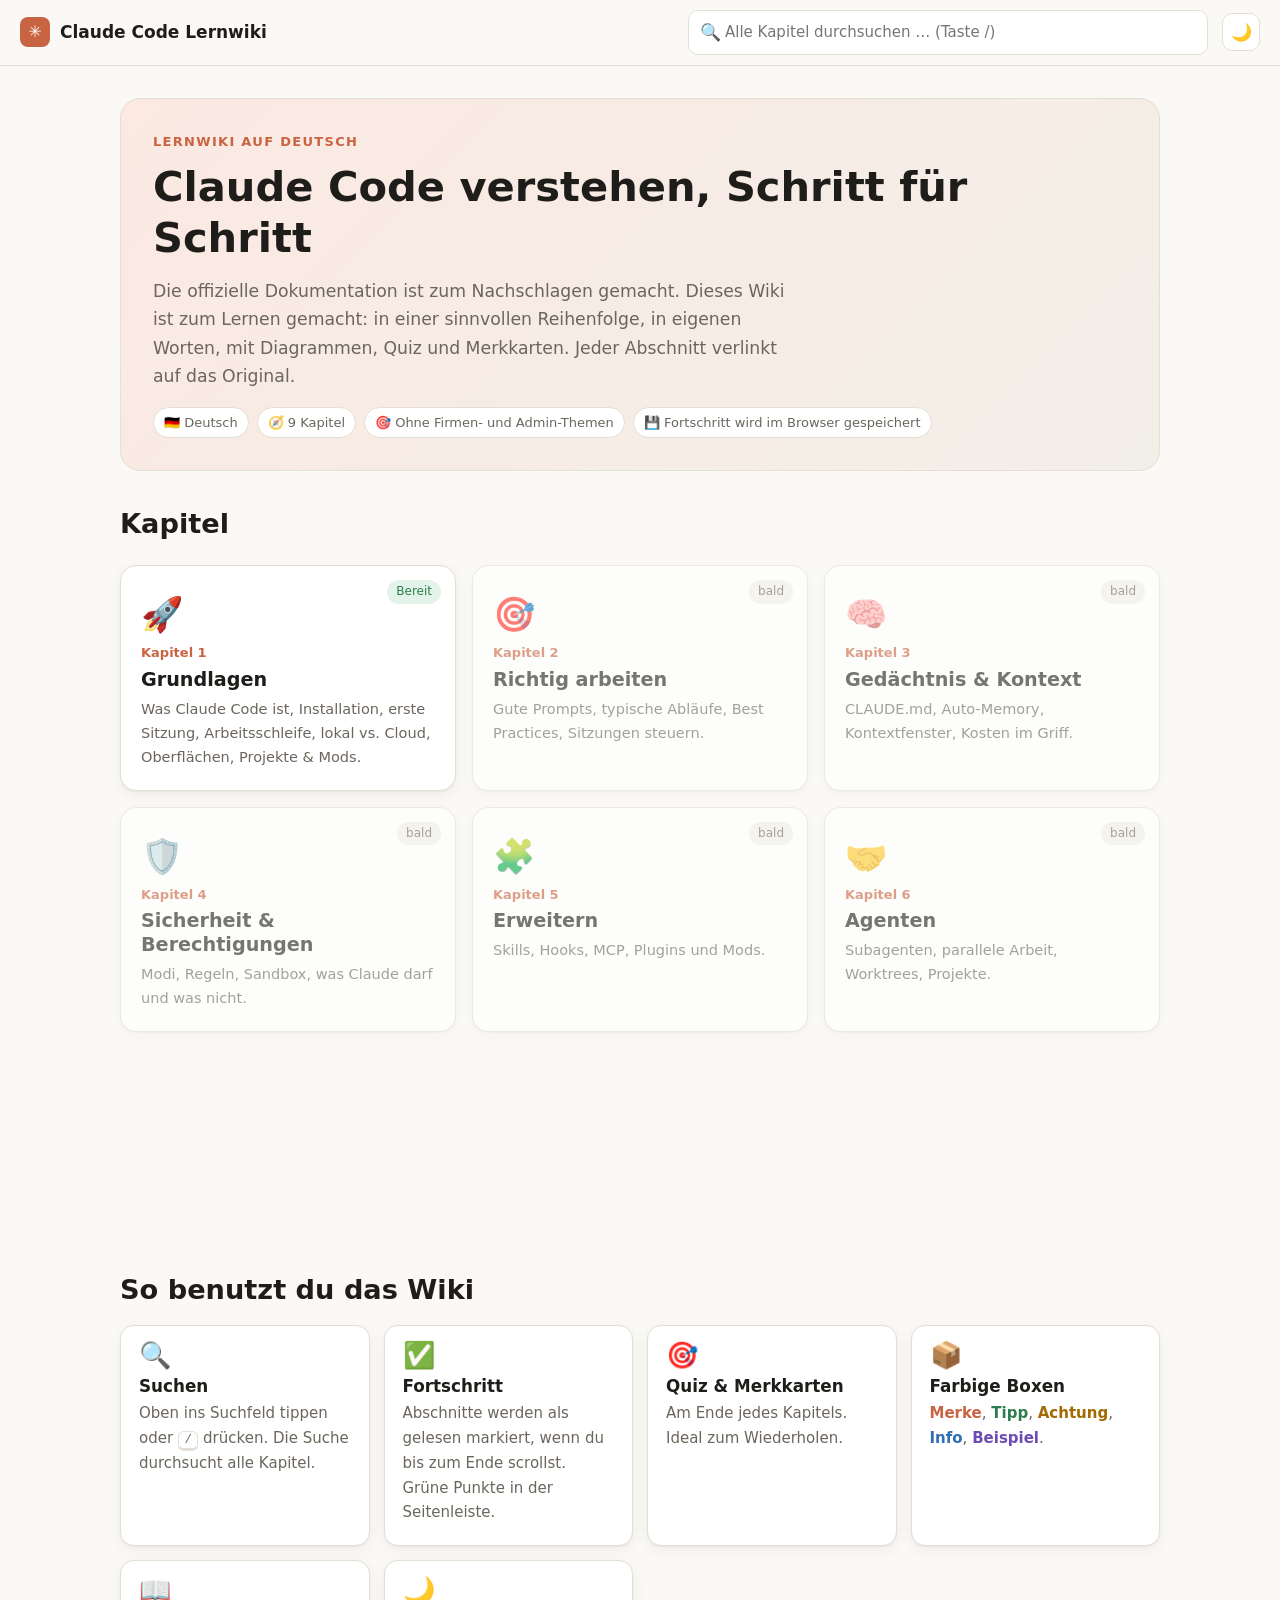
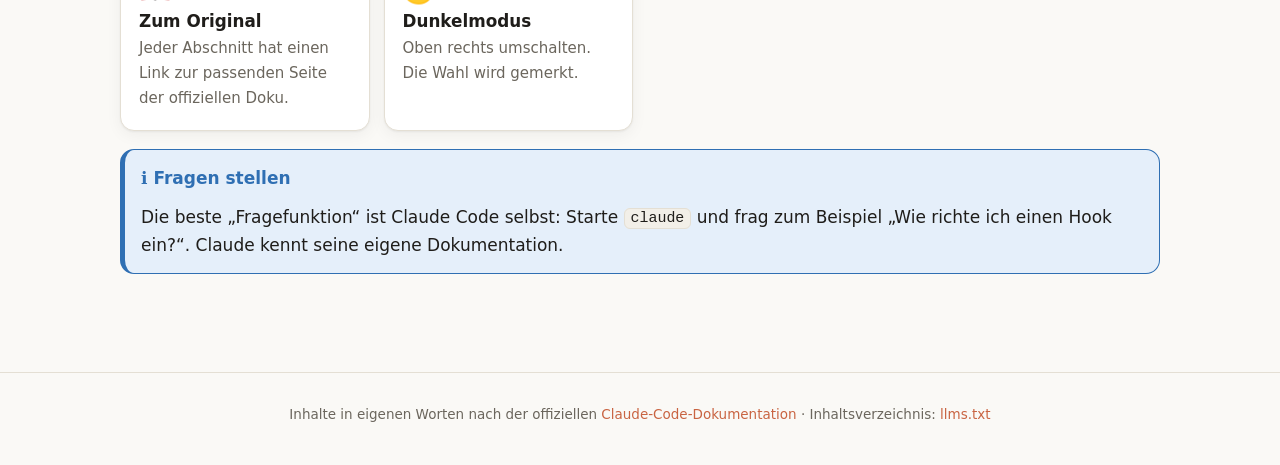
==== index.html @ b285b8fd "feat: lernseite mit kapitel 1 veröffentlichen Co-Authored-By: Claude Opus 5.5 <noreply@anthropic.com" ====
<!DOCTYPE html>
<html lang="de">
<head>
<meta charset="utf-8">
<meta name="viewport" content="width=device-width, initial-scale=1">
<title>Claude Code Lernwiki</title>
<meta name="description" content="Claude Code Schritt für Schritt lernen, auf Deutsch, mit Diagrammen, Quiz und Merkkarten.">
<link rel="stylesheet" href="assets/style.css">
<script>try{var t=JSON.parse(localStorage.getItem("ccwiki:theme"));if(t)document.documentElement.setAttribute("data-theme",t);}catch(e){}</script>
</head>
<body data-page="start">

<header class="topbar">
  <a class="brand" href="index.html"><span class="logo">✳</span><span class="txt">Claude Code Lernwiki</span></a>
  <div class="search-wrap">
    <span class="icon">🔍</span>
    <input id="search" type="search" placeholder="Alle Kapitel durchsuchen … (Taste /)" autocomplete="off" aria-label="Suchen">
    <div class="search-results" id="search-results"></div>
  </div>
  <button class="icon-btn" id="theme-toggle" aria-label="Hell/Dunkel umschalten">🌙</button>
</header>

<main>
<div class="content" style="max-width:1040px">

  <div class="hero">
    <div class="kicker">Lernwiki auf Deutsch</div>
    <h1>Claude Code verstehen, Schritt für Schritt</h1>
    <p>Die offizielle Dokumentation ist zum Nachschlagen gemacht. Dieses Wiki ist zum Lernen gemacht: in einer sinnvollen Reihenfolge, in eigenen Worten, mit Diagrammen, Quiz und Merkkarten. Jeder Abschnitt verlinkt auf das Original.</p>
    <div class="meta">
      <span class="chip">🇩🇪 Deutsch</span>
      <span class="chip">🧭 9 Kapitel</span>
      <span class="chip">🎯 Ohne Firmen- und Admin-Themen</span>
      <span class="chip">💾 Fortschritt wird im Browser gespeichert</span>
    </div>
  </div>

  <h2>Kapitel</h2>
  <div class="chapters">
    <a class="chapter-card" href="kapitel-1.html">
      <span class="status ready" data-progress-of="kapitel-1">Bereit</span>
      <div class="big">🚀</div><div class="n">Kapitel 1</div><h3>Grundlagen</h3>
      <p>Was Claude Code ist, Installation, erste Sitzung, Arbeitsschleife, lokal vs. Cloud, Oberflächen, Projekte &amp; Mods.</p>
    </a>
    <div class="chapter-card soon"><span class="status">bald</span><div class="big">🎯</div><div class="n">Kapitel 2</div><h3>Richtig arbeiten</h3><p>Gute Prompts, typische Abläufe, Best Practices, Sitzungen steuern.</p></div>
    <div class="chapter-card soon"><span class="status">bald</span><div class="big">🧠</div><div class="n">Kapitel 3</div><h3>Gedächtnis &amp; Kontext</h3><p>CLAUDE.md, Auto-Memory, Kontextfenster, Kosten im Griff.</p></div>
    <div class="chapter-card soon"><span class="status">bald</span><div class="big">🛡️</div><div class="n">Kapitel 4</div><h3>Sicherheit &amp; Berechtigungen</h3><p>Modi, Regeln, Sandbox, was Claude darf und was nicht.</p></div>
    <div class="chapter-card soon"><span class="status">bald</span><div class="big">🧩</div><div class="n">Kapitel 5</div><h3>Erweitern</h3><p>Skills, Hooks, MCP, Plugins und Mods.</p></div>
    <div class="chapter-card soon"><span class="status">bald</span><div class="big">🤝</div><div class="n">Kapitel 6</div><h3>Agenten</h3><p>Subagenten, parallele Arbeit, Worktrees, Projekte.</p></div>
    <div class="chapter-card soon"><span class="status">bald</span><div class="big">⏰</div><div class="n">Kapitel 7</div><h3>Automatisieren</h3><p>Geplante Aufgaben, Skripte mit <code>claude -p</code>, GitHub.</p></div>
    <div class="chapter-card soon"><span class="status">bald</span><div class="big">🖥️</div><div class="n">Kapitel 8</div><h3>Oberflächen</h3><p>VS Code, Desktop-App, Web, Handy, Chrome.</p></div>
    <div class="chapter-card soon"><span class="status">bald</span><div class="big">📚</div><div class="n">Kapitel 9</div><h3>Nachschlagen</h3><p>Befehle, Tastenkürzel, Einstellungen, Fehlerhilfe.</p></div>
  </div>

  <h2>So benutzt du das Wiki</h2>
  <div class="grid c3">
    <div class="card"><div class="emoji">🔍</div><h4>Suchen</h4><p>Oben ins Suchfeld tippen oder <kbd>/</kbd> drücken. Die Suche durchsucht alle Kapitel.</p></div>
    <div class="card"><div class="emoji">✅</div><h4>Fortschritt</h4><p>Abschnitte werden als gelesen markiert, wenn du bis zum Ende scrollst. Grüne Punkte in der Seitenleiste.</p></div>
    <div class="card"><div class="emoji">🎯</div><h4>Quiz &amp; Merkkarten</h4><p>Am Ende jedes Kapitels. Ideal zum Wiederholen.</p></div>
    <div class="card"><div class="emoji">📦</div><h4>Farbige Boxen</h4><p><b style="color:var(--accent)">Merke</b>, <b style="color:var(--green)">Tipp</b>, <b style="color:var(--yellow)">Achtung</b>, <b style="color:var(--blue)">Info</b>, <b style="color:var(--violet)">Beispiel</b>.</p></div>
    <div class="card"><div class="emoji">📖</div><h4>Zum Original</h4><p>Jeder Abschnitt hat einen Link zur passenden Seite der offiziellen Doku.</p></div>
    <div class="card"><div class="emoji">🌙</div><h4>Dunkelmodus</h4><p>Oben rechts umschalten. Die Wahl wird gemerkt.</p></div>
  </div>

  <div class="box info"><div class="box-title">ℹ️ Fragen stellen</div>
    <p>Die beste „Fragefunktion“ ist Claude Code selbst: Starte <code>claude</code> und frag zum Beispiel „Wie richte ich einen Hook ein?“. Claude kennt seine eigene Dokumentation.</p>
  </div>
</div>
</main>

<footer>
  Inhalte in eigenen Worten nach der offiziellen <a href="https://code.claude.com/docs/de/overview" target="_blank" rel="noopener">Claude-Code-Dokumentation</a> · Inhaltsverzeichnis: <a href="https://code.claude.com/docs/llms.txt" target="_blank" rel="noopener">llms.txt</a>
</footer>

<script src="assets/search-index.js"></script>
<script src="assets/app.js"></script>
</body>
</html>
---- assets/style.css ----
/* =========================================================
   Claude Code Lernwiki – gemeinsamer Stil für alle Kapitel
   ========================================================= */

:root {
  --bg: #faf9f6;
  --bg-soft: #f2efe8;
  --card: #ffffff;
  --text: #1f1d1a;
  --muted: #6b665d;
  --line: #e4dfd4;
  --accent: #c96442;        /* Claude-Orange */
  --accent-soft: #fbe9e2;
  --blue: #2f6fb3;   --blue-soft: #e5effa;
  --green: #2e7d4f;  --green-soft: #e3f3e9;
  --yellow: #a26a00; --yellow-soft: #fdf3dc;
  --red: #b3372f;    --red-soft: #fbe5e3;
  --violet: #6d4bb5; --violet-soft: #eee8fa;
  --code-bg: #1e1c19;
  --code-text: #f3efe6;
  --shadow: 0 1px 2px rgba(0,0,0,.05), 0 4px 16px rgba(0,0,0,.05);
  --radius: 14px;
  --sidebar: 280px;
  --font: "Inter", system-ui, -apple-system, "Segoe UI", Roboto, sans-serif;
  --mono: "JetBrains Mono", ui-monospace, "Cascadia Code", Consolas, monospace;
}

[data-theme="dark"] {
  --bg: #171614;
  --bg-soft: #201e1b;
  --card: #23211e;
  --text: #ece8e1;
  --muted: #a39d92;
  --line: #36332e;
  --accent: #e07a55;
  --accent-soft: #3a2820;
  --blue: #7fb0e8;   --blue-soft: #1d2a3a;
  --green: #79c795;  --green-soft: #1b2e23;
  --yellow: #e6b85c; --yellow-soft: #33291a;
  --red: #ec8a82;    --red-soft: #3a201e;
  --violet: #b59cf0; --violet-soft: #2a2238;
  --code-bg: #0f0e0d;
  --shadow: 0 1px 2px rgba(0,0,0,.3), 0 4px 16px rgba(0,0,0,.25);
}

* { box-sizing: border-box; }
html { scroll-behavior: smooth; scroll-padding-top: 80px; }
body {
  margin: 0; background: var(--bg); color: var(--text);
  font-family: var(--font); font-size: 17px; line-height: 1.65;
  -webkit-font-smoothing: antialiased;
}
a { color: var(--accent); text-decoration: none; }
a:hover { text-decoration: underline; }
code { font-family: var(--mono); font-size: .88em; background: var(--bg-soft); border: 1px solid var(--line); padding: .1em .4em; border-radius: 6px; }
kbd { font-family: var(--mono); font-size: .82em; background: var(--card); border: 1px solid var(--line); border-bottom-width: 3px; padding: .1em .45em; border-radius: 6px; white-space: nowrap; }
h1, h2, h3, h4 { line-height: 1.25; }
h2 { font-size: 1.7rem; margin: 0 0 .4em; }
h3 { font-size: 1.2rem; margin: 1.6em 0 .5em; }
p { margin: .6em 0; }
ul, ol { padding-left: 1.3em; }
li { margin: .25em 0; }

/* ---------- Kopfzeile ---------- */
.topbar {
  position: sticky; top: 0; z-index: 50;
  display: flex; align-items: center; gap: 14px;
  padding: 10px 20px; background: color-mix(in srgb, var(--bg) 88%, transparent);
  backdrop-filter: blur(10px); border-bottom: 1px solid var(--line);
}
.brand { display: flex; align-items: center; gap: 10px; font-weight: 700; color: var(--text); white-space: nowrap; }
.brand:hover { text-decoration: none; }
.brand .logo { width: 30px; height: 30px; border-radius: 8px; background: var(--accent); color: #fff; display: grid; place-items: center; font-size: 16px; }
.search-wrap { position: relative; flex: 1; max-width: 520px; margin-left: auto; }
.search-wrap input {
  width: 100%; padding: 9px 14px 9px 36px; font: inherit; font-size: 15px;
  background: var(--card); color: var(--text); border: 1px solid var(--line); border-radius: 10px; outline: none;
}
.search-wrap input:focus { border-color: var(--accent); box-shadow: 0 0 0 3px var(--accent-soft); }
.search-wrap .icon { position: absolute; left: 12px; top: 50%; transform: translateY(-50%); color: var(--muted); pointer-events: none; }
.search-results {
  position: absolute; top: calc(100% + 6px); left: 0; right: 0; max-height: 60vh; overflow: auto;
  background: var(--card); border: 1px solid var(--line); border-radius: 12px; box-shadow: var(--shadow); display: none;
}
.search-results.open { display: block; }
.search-results a { display: block; padding: 10px 14px; color: var(--text); border-bottom: 1px solid var(--line); }
.search-results a:last-child { border-bottom: 0; }
.search-results a:hover, .search-results a.active { background: var(--accent-soft); text-decoration: none; }
.search-results .r-title { font-weight: 600; }
.search-results .r-chap { font-size: 12px; color: var(--muted); }
.search-results .r-snip { font-size: 13px; color: var(--muted); }
.search-results mark { background: var(--yellow-soft); color: inherit; padding: 0 2px; border-radius: 3px; }
.search-results .empty { padding: 14px; color: var(--muted); font-size: 14px; }
.icon-btn {
  background: var(--card); border: 1px solid var(--line); color: var(--text); border-radius: 10px;
  width: 38px; height: 38px; display: grid; place-items: center; cursor: pointer; font-size: 17px; flex: none;
}
.icon-btn:hover { border-color: var(--accent); }
.menu-btn { display: none; }

/* ---------- Layout ---------- */
.layout { display: grid; grid-template-columns: var(--sidebar) minmax(0, 1fr); }
.sidebar {
  position: sticky; top: 59px; align-self: start; height: calc(100vh - 59px); overflow-y: auto;
  padding: 24px 14px 40px 18px; border-right: 1px solid var(--line); font-size: 14.5px;
  background: var(--bg-soft);
  scrollbar-width: thin; scrollbar-color: var(--line) transparent;
}
.sidebar::-webkit-scrollbar { width: 8px; }
.sidebar::-webkit-scrollbar-track { background: transparent; }
.sidebar::-webkit-scrollbar-thumb { background: var(--line); border-radius: 99px; }
.sidebar::-webkit-scrollbar-thumb:hover { background: var(--muted); }
html { scrollbar-color: var(--line) var(--bg); }
[data-theme="dark"] { color-scheme: dark; }
.sidebar a:hover { background: var(--card); }
.sidebar h4 { font-size: 11.5px; text-transform: uppercase; letter-spacing: .08em; color: var(--muted); margin: 18px 8px 6px; }
.sidebar h4:first-child { margin-top: 0; }
.sidebar a { display: flex; align-items: center; gap: 8px; padding: 6px 10px; border-radius: 8px; color: var(--text); }
.sidebar a:hover { background: var(--card); text-decoration: none; }
.sidebar a.current { background: var(--accent-soft); color: var(--accent); font-weight: 600; }
.sidebar a.disabled { color: var(--muted); pointer-events: none; opacity: .65; }
.sidebar .toc a { padding-left: 14px; font-size: 14px; }
.sidebar .toc a .dot { width: 8px; height: 8px; border-radius: 50%; border: 2px solid var(--line); flex: none; }
.sidebar .toc a.read .dot { background: var(--green); border-color: var(--green); }
.sidebar .toc a.active { color: var(--accent); font-weight: 600; }
.progress { margin: 4px 8px 16px; }
.progress .bar { height: 8px; background: var(--bg-soft); border-radius: 99px; overflow: hidden; border: 1px solid var(--line); }
.progress .bar span { display: block; height: 100%; width: 0; background: linear-gradient(90deg, var(--accent), #e9a27f); transition: width .4s; }
.progress small { color: var(--muted); font-size: 12.5px; }

main { padding: 32px clamp(16px, 4vw, 56px) 80px; min-width: 0; }
.content { max-width: 860px; margin: 0 auto; }

/* ---------- Hero ---------- */
.hero {
  background: linear-gradient(135deg, var(--accent-soft), var(--bg-soft));
  border: 1px solid var(--line); border-radius: 20px; padding: 32px; margin-bottom: 36px; position: relative; overflow: hidden;
}
.hero .kicker { font-size: 13px; font-weight: 700; letter-spacing: .1em; text-transform: uppercase; color: var(--accent); }
.hero h1 { font-size: clamp(1.9rem, 4vw, 2.6rem); margin: .2em 0 .3em; }
.hero p { font-size: 1.08rem; color: var(--muted); max-width: 640px; }
.hero .meta { display: flex; flex-wrap: wrap; gap: 8px; margin-top: 16px; }
.chip { display: inline-flex; align-items: center; gap: 6px; font-size: 13px; padding: 4px 10px; border-radius: 99px; background: var(--card); border: 1px solid var(--line); color: var(--muted); }

/* ---------- Abschnitte ---------- */
section.lesson { padding: 8px 0 28px; margin-bottom: 28px; border-bottom: 1px dashed var(--line); }
section.lesson:last-of-type { border-bottom: 0; }
.sec-head { display: flex; align-items: center; gap: 12px; margin-bottom: 6px; }
.sec-num { flex: none; width: 36px; height: 36px; border-radius: 10px; background: var(--accent); color: #fff; display: grid; place-items: center; font-weight: 700; }
.sec-head h2 { margin: 0; }
.lead { font-size: 1.08rem; color: var(--muted); }
.source { display: inline-flex; align-items: center; gap: 6px; font-size: 13.5px; margin-top: 10px; padding: 5px 11px; border: 1px solid var(--line); border-radius: 99px; background: var(--card); color: var(--muted); }
.source:hover { border-color: var(--accent); color: var(--accent); text-decoration: none; }
.mark-read { margin-top: 14px; font: inherit; font-size: 14px; padding: 7px 14px; border-radius: 10px; border: 1px solid var(--line); background: var(--card); color: var(--text); cursor: pointer; }
.mark-read.done { background: var(--green-soft); border-color: var(--green); color: var(--green); }

/* ---------- Boxen ---------- */
.box { border-radius: var(--radius); padding: 14px 18px 14px 16px; margin: 18px 0; border: 1px solid; border-left-width: 5px; }
.box .box-title { font-weight: 700; display: flex; align-items: center; gap: 8px; margin-bottom: 2px; }
.box p:last-child, .box ul:last-child { margin-bottom: 0; }
.box.merke   { background: var(--accent-soft); border-color: var(--accent); }
.box.tipp    { background: var(--green-soft);  border-color: var(--green); }
.box.achtung { background: var(--yellow-soft); border-color: var(--yellow); }
.box.info    { background: var(--blue-soft);   border-color: var(--blue); }
.box.beispiel{ background: var(--violet-soft); border-color: var(--violet); }
.box.merke .box-title { color: var(--accent); }
.box.tipp .box-title { color: var(--green); }
.box.achtung .box-title { color: var(--yellow); }
.box.info .box-title { color: var(--blue); }
.box.beispiel .box-title { color: var(--violet); }

/* ---------- Karten-Raster ---------- */
.grid { display: grid; gap: 14px; margin: 18px 0; }
.grid.c2 { grid-template-columns: repeat(auto-fit, minmax(240px, 1fr)); }
.grid.c3 { grid-template-columns: repeat(auto-fit, minmax(200px, 1fr)); }
.card { background: var(--card); border: 1px solid var(--line); border-radius: var(--radius); padding: 16px 18px; box-shadow: var(--shadow); }
.card .emoji { font-size: 26px; line-height: 1; }
.card h4 { margin: 8px 0 4px; font-size: 1.05rem; }
.card p { margin: 4px 0; font-size: 15px; color: var(--muted); }
.card .tag { display: inline-block; font-size: 12px; padding: 2px 8px; border-radius: 99px; background: var(--bg-soft); color: var(--muted); margin-top: 6px; }
a.card { color: inherit; transition: transform .15s, border-color .15s; }
a.card:hover { transform: translateY(-2px); border-color: var(--accent); text-decoration: none; }

/* ---------- Tabellen ---------- */
.table-wrap { overflow-x: auto; margin: 16px 0; border: 1px solid var(--line); border-radius: var(--radius); background: var(--card); }
table { border-collapse: collapse; width: 100%; font-size: 15px; }
th, td { text-align: left; padding: 10px 14px; border-bottom: 1px solid var(--line); vertical-align: top; }
th { background: var(--bg-soft); font-size: 13px; text-transform: uppercase; letter-spacing: .04em; color: var(--muted); }
tr:last-child td { border-bottom: 0; }

/* ---------- Code ---------- */
.code { position: relative; margin: 14px 0; }
.code .label { position: absolute; top: 0; left: 14px; transform: translateY(-50%); font-size: 11.5px; background: var(--accent); color: #fff; padding: 1px 8px; border-radius: 6px; font-family: var(--font); }
.code pre { margin: 0; background: var(--code-bg); color: var(--code-text); padding: 18px 16px 14px; border-radius: 12px; overflow-x: auto; font-family: var(--mono); font-size: 14px; line-height: 1.55; }
.code pre .c { color: #8f897d; }
.code pre .p { color: #e9a27f; user-select: none; }
.copy-btn { position: absolute; top: 8px; right: 8px; font: inherit; font-size: 12px; padding: 4px 9px; border-radius: 7px; border: 1px solid #44403a; background: #2c2a26; color: #ddd6c9; cursor: pointer; opacity: .85; }
.copy-btn:hover { opacity: 1; }
.copy-btn.ok { background: var(--green); border-color: var(--green); color: #fff; }

/* ---------- Tabs ---------- */
.tabs { margin: 18px 0; border: 1px solid var(--line); border-radius: var(--radius); background: var(--card); overflow: hidden; }
.tab-list { display: flex; flex-wrap: wrap; gap: 2px; background: var(--bg-soft); padding: 6px; border-bottom: 1px solid var(--line); }
.tab-list button { font: inherit; font-size: 14px; padding: 7px 12px; border: 0; border-radius: 8px; background: transparent; color: var(--muted); cursor: pointer; }
.tab-list button.active { background: var(--card); color: var(--text); font-weight: 600; box-shadow: var(--shadow); }
.tab-panel { display: none; padding: 6px 18px 14px; }
.tab-panel.active { display: block; }

/* ---------- Schritte ---------- */
.steps { counter-reset: s; list-style: none; padding: 0; margin: 18px 0; }
.steps > li { counter-increment: s; position: relative; padding: 0 0 18px 52px; margin: 0; }
.steps > li::before { content: counter(s); position: absolute; left: 0; top: 0; width: 34px; height: 34px; border-radius: 50%; background: var(--card); border: 2px solid var(--accent); color: var(--accent); font-weight: 700; display: grid; place-items: center; }
.steps > li::after { content: ""; position: absolute; left: 16px; top: 36px; bottom: 2px; width: 2px; background: var(--line); }
.steps > li:last-child::after { display: none; }
.steps > li > strong:first-child { display: block; font-size: 1.05rem; }

/* ---------- Diagramme ---------- */
figure.diagram { margin: 22px 0; background: var(--card); border: 1px solid var(--line); border-radius: var(--radius); padding: 18px; box-shadow: var(--shadow); }
figure.diagram svg { width: 100%; height: auto; display: block; }
figure.diagram figcaption { font-size: 14px; color: var(--muted); text-align: center; margin-top: 8px; }
svg text { font-family: var(--font); }
.svg-box { fill: var(--card); stroke: var(--line); stroke-width: 2; }
.svg-accent { fill: var(--accent-soft); stroke: var(--accent); stroke-width: 2; }
.svg-blue { fill: var(--blue-soft); stroke: var(--blue); stroke-width: 2; }
.svg-green { fill: var(--green-soft); stroke: var(--green); stroke-width: 2; }
.svg-violet { fill: var(--violet-soft); stroke: var(--violet); stroke-width: 2; }
.svg-yellow { fill: var(--yellow-soft); stroke: var(--yellow); stroke-width: 2; }
.svg-t { fill: var(--text); font-size: 15px; font-weight: 600; }
.svg-s { fill: var(--muted); font-size: 12.5px; }
.svg-arrow { stroke: var(--muted); stroke-width: 2; fill: none; }
.svg-arrow-accent { stroke: var(--accent); stroke-width: 2.5; fill: none; }

/* Interaktive Schleife */
.loop-steps { display: flex; flex-wrap: wrap; gap: 8px; justify-content: center; margin-top: 12px; }
.loop-steps button { font: inherit; font-size: 14px; padding: 6px 12px; border-radius: 99px; border: 1px solid var(--line); background: var(--bg-soft); color: var(--text); cursor: pointer; }
.loop-steps button.active { background: var(--accent); border-color: var(--accent); color: #fff; }
.loop-explain { margin-top: 10px; padding: 12px 16px; border-radius: 10px; background: var(--bg-soft); font-size: 15px; min-height: 3.2em; }

/* ---------- Aufklappbar ---------- */
details.acc { border: 1px solid var(--line); border-radius: 12px; background: var(--card); margin: 10px 0; }
details.acc summary { cursor: pointer; padding: 12px 16px; font-weight: 600; list-style: none; display: flex; justify-content: space-between; gap: 10px; }
details.acc summary::-webkit-details-marker { display: none; }
details.acc summary::after { content: "+"; color: var(--accent); font-size: 20px; line-height: 1; }
details.acc[open] summary::after { content: "–"; }
details.acc .acc-body { padding: 0 16px 12px; }

/* ---------- Vergleich (Prompt schlecht/gut) ---------- */
.compare { display: grid; grid-template-columns: 1fr 1fr; gap: 12px; margin: 16px 0; }
.compare > div { border-radius: 12px; padding: 12px 16px; font-size: 15px; }
.compare .bad { background: var(--red-soft); border: 1px solid var(--red); }
.compare .good { background: var(--green-soft); border: 1px solid var(--green); }
.compare b { display: block; margin-bottom: 4px; }

/* ---------- Quiz ---------- */
.quiz { margin: 18px 0; }
.q { background: var(--card); border: 1px solid var(--line); border-radius: var(--radius); padding: 16px 18px; margin: 12px 0; box-shadow: var(--shadow); }
.q .q-text { font-weight: 600; margin-bottom: 10px; }
.q .q-num { color: var(--accent); margin-right: 6px; }
.q button.opt { display: block; width: 100%; text-align: left; font: inherit; font-size: 15px; padding: 9px 14px; margin: 6px 0; border-radius: 10px; border: 1px solid var(--line); background: var(--bg); color: var(--text); cursor: pointer; }
.q button.opt:hover:not(:disabled) { border-color: var(--accent); }
.q button.opt.right { background: var(--green-soft); border-color: var(--green); }
.q button.opt.wrong { background: var(--red-soft); border-color: var(--red); }
.q button.opt:disabled { cursor: default; }
.q .why { display: none; margin-top: 10px; font-size: 14.5px; padding: 10px 14px; border-radius: 10px; background: var(--bg-soft); }
.q.answered .why { display: block; }
.quiz-score { display: flex; align-items: center; justify-content: space-between; flex-wrap: wrap; gap: 10px; padding: 14px 18px; border-radius: var(--radius); background: var(--accent-soft); border: 1px solid var(--accent); font-weight: 600; }
.btn { font: inherit; font-size: 14px; padding: 8px 14px; border-radius: 10px; border: 1px solid var(--accent); background: var(--accent); color: #fff; cursor: pointer; }
.btn.ghost { background: transparent; color: var(--accent); }

/* ---------- Merkkarten ---------- */
.fc-wrap { display: flex; flex-direction: column; align-items: center; gap: 14px; margin: 18px 0; }
.flashcard { width: 100%; max-width: 560px; height: 240px; perspective: 1200px; cursor: pointer; }
.flashcard .inner { position: relative; width: 100%; height: 100%; transition: transform .5s; transform-style: preserve-3d; }
.flashcard.flipped .inner { transform: rotateY(180deg); }
.flashcard .face { position: absolute; inset: 0; backface-visibility: hidden; border-radius: 18px; padding: 24px; display: flex; flex-direction: column; align-items: center; justify-content: center; text-align: center; box-shadow: var(--shadow); border: 1px solid var(--line); }
.flashcard .front { background: var(--card); font-size: 1.3rem; font-weight: 700; }
.flashcard .back { background: var(--accent-soft); transform: rotateY(180deg); font-size: 1.02rem; }
.flashcard .hint { position: absolute; bottom: 12px; font-size: 12px; color: var(--muted); font-weight: 400; }
.fc-controls { display: flex; align-items: center; gap: 10px; flex-wrap: wrap; justify-content: center; }
.fc-controls .count { color: var(--muted); font-size: 14px; min-width: 70px; text-align: center; }

/* ---------- Kapitel-Navigation unten ---------- */
.chapter-nav { display: grid; grid-template-columns: 1fr 1fr; gap: 14px; margin-top: 40px; }
.chapter-nav a { display: block; padding: 16px 18px; border: 1px solid var(--line); border-radius: var(--radius); background: var(--card); color: var(--text); }
.chapter-nav a:hover { border-color: var(--accent); text-decoration: none; }
.chapter-nav small { color: var(--muted); display: block; }
.chapter-nav .next { text-align: right; }
.chapter-nav .disabled { opacity: .55; pointer-events: none; }

footer { text-align: center; color: var(--muted); font-size: 13.5px; padding: 30px 16px 40px; border-top: 1px solid var(--line); }

/* ---------- Startseite ---------- */
.chapters { display: grid; grid-template-columns: repeat(auto-fill, minmax(250px, 1fr)); gap: 16px; margin: 24px 0; }
.chapter-card { position: relative; display: block; padding: 20px; border-radius: 16px; background: var(--card); border: 1px solid var(--line); color: var(--text); box-shadow: var(--shadow); transition: transform .15s, border-color .15s; }
.chapter-card:hover { transform: translateY(-3px); border-color: var(--accent); text-decoration: none; }
.chapter-card .n { font-size: 13px; font-weight: 700; color: var(--accent); }
.chapter-card h3 { margin: 4px 0 6px; font-size: 1.2rem; }
.chapter-card p { margin: 0; color: var(--muted); font-size: 14.5px; }
.chapter-card .big { font-size: 34px; }
.chapter-card.soon { opacity: .6; pointer-events: none; }
.chapter-card .status { position: absolute; top: 14px; right: 14px; font-size: 12px; padding: 2px 9px; border-radius: 99px; background: var(--bg-soft); color: var(--muted); }
.chapter-card .status.ready { background: var(--green-soft); color: var(--green); }

/* ---------- Mobil ---------- */
@media (max-width: 900px) {
  .layout { grid-template-columns: 1fr; }
  .sidebar { position: fixed; left: 0; top: 59px; width: 290px; z-index: 40; background: var(--bg); transform: translateX(-100%); transition: transform .25s; box-shadow: var(--shadow); }
  body.nav-open .sidebar { transform: none; }
  .menu-btn { display: grid; }
  .brand span.txt { display: none; }
  .compare { grid-template-columns: 1fr; }
  .chapter-nav { grid-template-columns: 1fr; }
  .hero { padding: 22px; }
}
@media print {
  .topbar, .sidebar, .mark-read, .copy-btn, .chapter-nav { display: none !important; }
  .layout { display: block; }
}
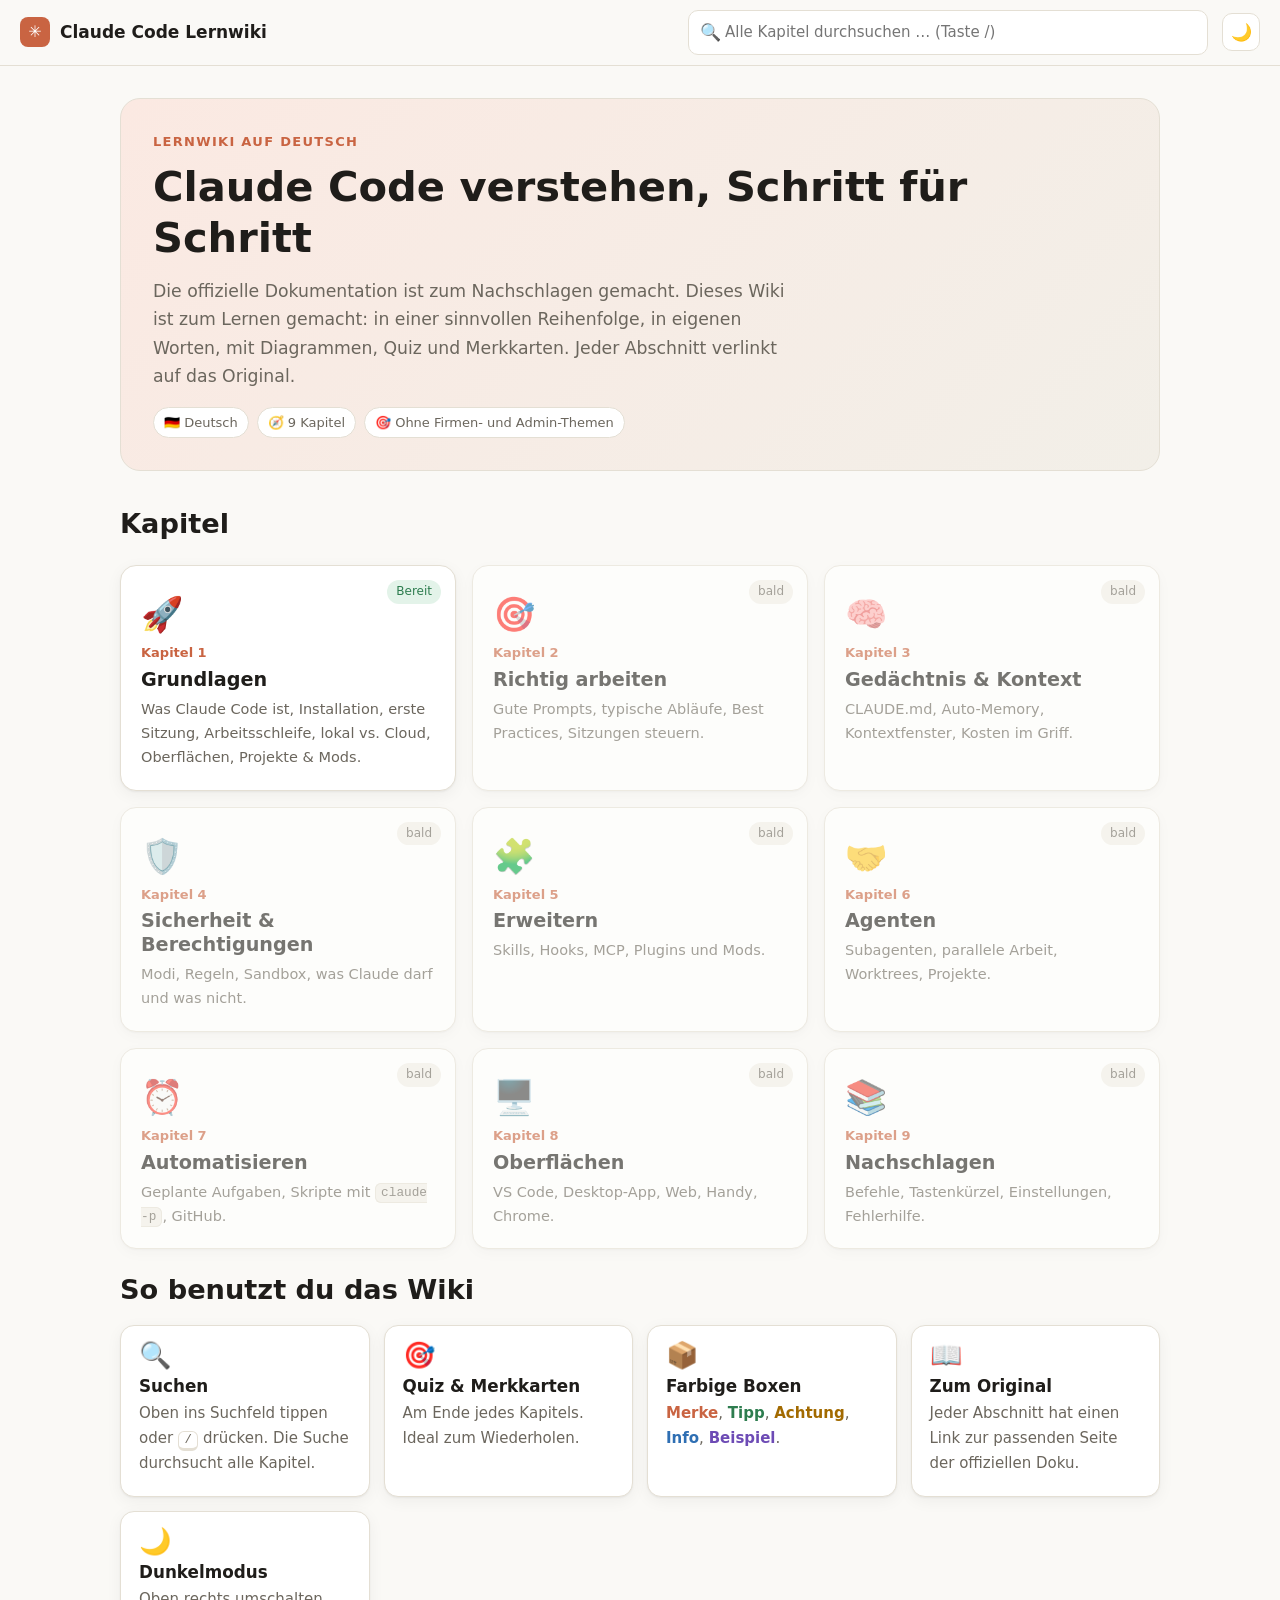
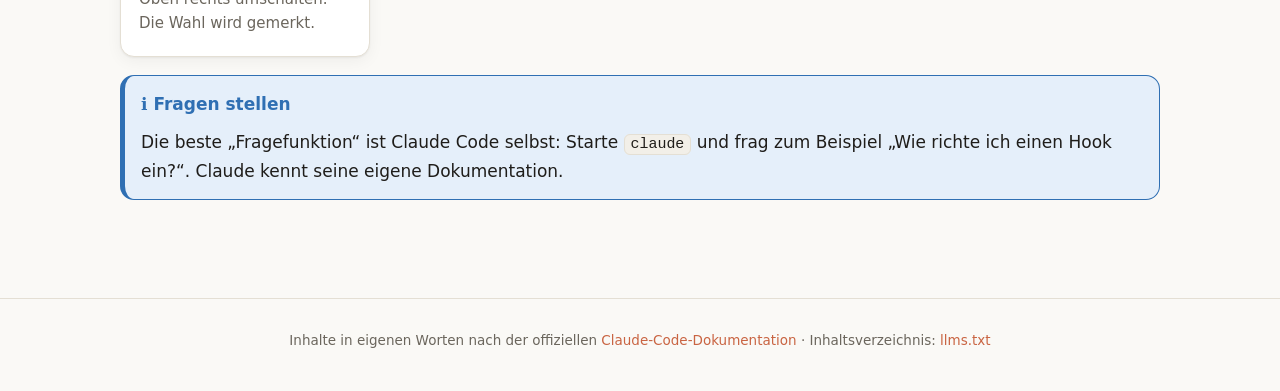
==== commit 864c0c80: "refactor: lesefortschritt entfernen Co-Authored-By: Claude Opus 5.5 <noreply@anthropic.com>" ====
--- a/index.html
+++ b/index.html
@@ -31,14 +31,13 @@
       <span class="chip">🇩🇪 Deutsch</span>
       <span class="chip">🧭 9 Kapitel</span>
       <span class="chip">🎯 Ohne Firmen- und Admin-Themen</span>
-      <span class="chip">💾 Fortschritt wird im Browser gespeichert</span>
     </div>
   </div>
 
   <h2>Kapitel</h2>
   <div class="chapters">
     <a class="chapter-card" href="kapitel-1.html">
-      <span class="status ready" data-progress-of="kapitel-1">Bereit</span>
+      <span class="status ready">Bereit</span>
       <div class="big">🚀</div><div class="n">Kapitel 1</div><h3>Grundlagen</h3>
       <p>Was Claude Code ist, Installation, erste Sitzung, Arbeitsschleife, lokal vs. Cloud, Oberflächen, Projekte &amp; Mods.</p>
     </a>
@@ -55,7 +54,6 @@
   <h2>So benutzt du das Wiki</h2>
   <div class="grid c3">
     <div class="card"><div class="emoji">🔍</div><h4>Suchen</h4><p>Oben ins Suchfeld tippen oder <kbd>/</kbd> drücken. Die Suche durchsucht alle Kapitel.</p></div>
-    <div class="card"><div class="emoji">✅</div><h4>Fortschritt</h4><p>Abschnitte werden als gelesen markiert, wenn du bis zum Ende scrollst. Grüne Punkte in der Seitenleiste.</p></div>
     <div class="card"><div class="emoji">🎯</div><h4>Quiz &amp; Merkkarten</h4><p>Am Ende jedes Kapitels. Ideal zum Wiederholen.</p></div>
     <div class="card"><div class="emoji">📦</div><h4>Farbige Boxen</h4><p><b style="color:var(--accent)">Merke</b>, <b style="color:var(--green)">Tipp</b>, <b style="color:var(--yellow)">Achtung</b>, <b style="color:var(--blue)">Info</b>, <b style="color:var(--violet)">Beispiel</b>.</p></div>
     <div class="card"><div class="emoji">📖</div><h4>Zum Original</h4><p>Jeder Abschnitt hat einen Link zur passenden Seite der offiziellen Doku.</p></div>
--- a/assets/style.css
+++ b/assets/style.css
@@ -121,12 +121,7 @@
 .sidebar a.disabled { color: var(--muted); pointer-events: none; opacity: .65; }
 .sidebar .toc a { padding-left: 14px; font-size: 14px; }
 .sidebar .toc a .dot { width: 8px; height: 8px; border-radius: 50%; border: 2px solid var(--line); flex: none; }
-.sidebar .toc a.read .dot { background: var(--green); border-color: var(--green); }
 .sidebar .toc a.active { color: var(--accent); font-weight: 600; }
-.progress { margin: 4px 8px 16px; }
-.progress .bar { height: 8px; background: var(--bg-soft); border-radius: 99px; overflow: hidden; border: 1px solid var(--line); }
-.progress .bar span { display: block; height: 100%; width: 0; background: linear-gradient(90deg, var(--accent), #e9a27f); transition: width .4s; }
-.progress small { color: var(--muted); font-size: 12.5px; }
 
 main { padding: 32px clamp(16px, 4vw, 56px) 80px; min-width: 0; }
 .content { max-width: 860px; margin: 0 auto; }
@@ -151,8 +146,6 @@
 .lead { font-size: 1.08rem; color: var(--muted); }
 .source { display: inline-flex; align-items: center; gap: 6px; font-size: 13.5px; margin-top: 10px; padding: 5px 11px; border: 1px solid var(--line); border-radius: 99px; background: var(--card); color: var(--muted); }
 .source:hover { border-color: var(--accent); color: var(--accent); text-decoration: none; }
-.mark-read { margin-top: 14px; font: inherit; font-size: 14px; padding: 7px 14px; border-radius: 10px; border: 1px solid var(--line); background: var(--card); color: var(--text); cursor: pointer; }
-.mark-read.done { background: var(--green-soft); border-color: var(--green); color: var(--green); }
 
 /* ---------- Boxen ---------- */
 .box { border-radius: var(--radius); padding: 14px 18px 14px 16px; margin: 18px 0; border: 1px solid; border-left-width: 5px; }
@@ -313,6 +306,6 @@
   .hero { padding: 22px; }
 }
 @media print {
-  .topbar, .sidebar, .mark-read, .copy-btn, .chapter-nav { display: none !important; }
+  .topbar, .sidebar, .copy-btn, .chapter-nav { display: none !important; }
   .layout { display: block; }
 }
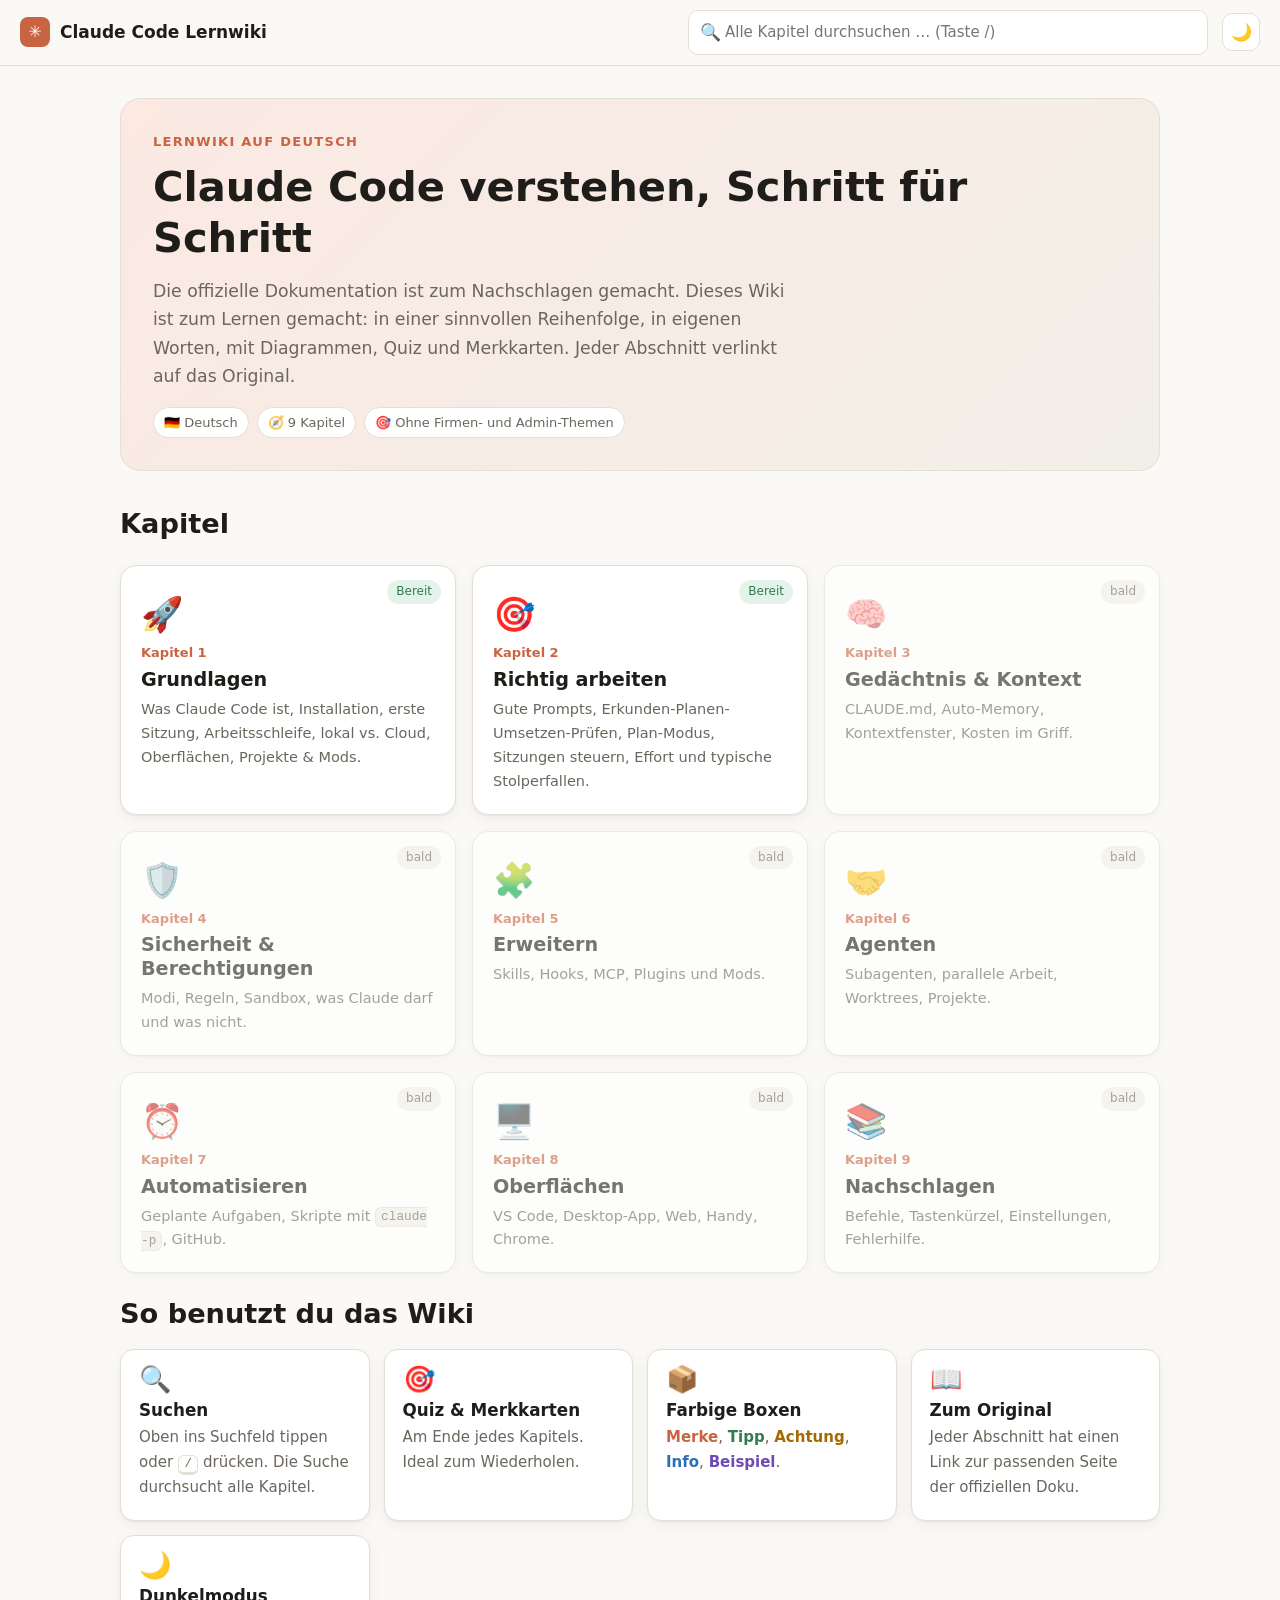
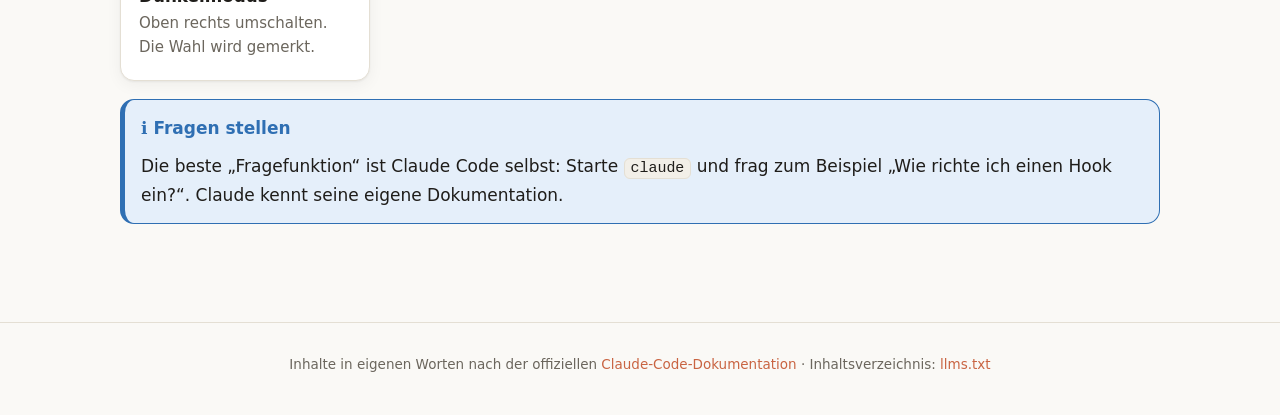
==== commit 45024c93: "feat: kapitel 2 richtig arbeiten Co-Authored-By: Claude Opus 5.5 <noreply@anthropic.com> Claude-Sess" ====
--- a/index.html
+++ b/index.html
@@ -41,7 +41,11 @@
       <div class="big">🚀</div><div class="n">Kapitel 1</div><h3>Grundlagen</h3>
       <p>Was Claude Code ist, Installation, erste Sitzung, Arbeitsschleife, lokal vs. Cloud, Oberflächen, Projekte &amp; Mods.</p>
     </a>
-    <div class="chapter-card soon"><span class="status">bald</span><div class="big">🎯</div><div class="n">Kapitel 2</div><h3>Richtig arbeiten</h3><p>Gute Prompts, typische Abläufe, Best Practices, Sitzungen steuern.</p></div>
+    <a class="chapter-card" href="kapitel-2.html">
+      <span class="status ready">Bereit</span>
+      <div class="big">🎯</div><div class="n">Kapitel 2</div><h3>Richtig arbeiten</h3>
+      <p>Gute Prompts, Erkunden-Planen-Umsetzen-Prüfen, Plan-Modus, Sitzungen steuern, Effort und typische Stolperfallen.</p>
+    </a>
     <div class="chapter-card soon"><span class="status">bald</span><div class="big">🧠</div><div class="n">Kapitel 3</div><h3>Gedächtnis &amp; Kontext</h3><p>CLAUDE.md, Auto-Memory, Kontextfenster, Kosten im Griff.</p></div>
     <div class="chapter-card soon"><span class="status">bald</span><div class="big">🛡️</div><div class="n">Kapitel 4</div><h3>Sicherheit &amp; Berechtigungen</h3><p>Modi, Regeln, Sandbox, was Claude darf und was nicht.</p></div>
     <div class="chapter-card soon"><span class="status">bald</span><div class="big">🧩</div><div class="n">Kapitel 5</div><h3>Erweitern</h3><p>Skills, Hooks, MCP, Plugins und Mods.</p></div>
